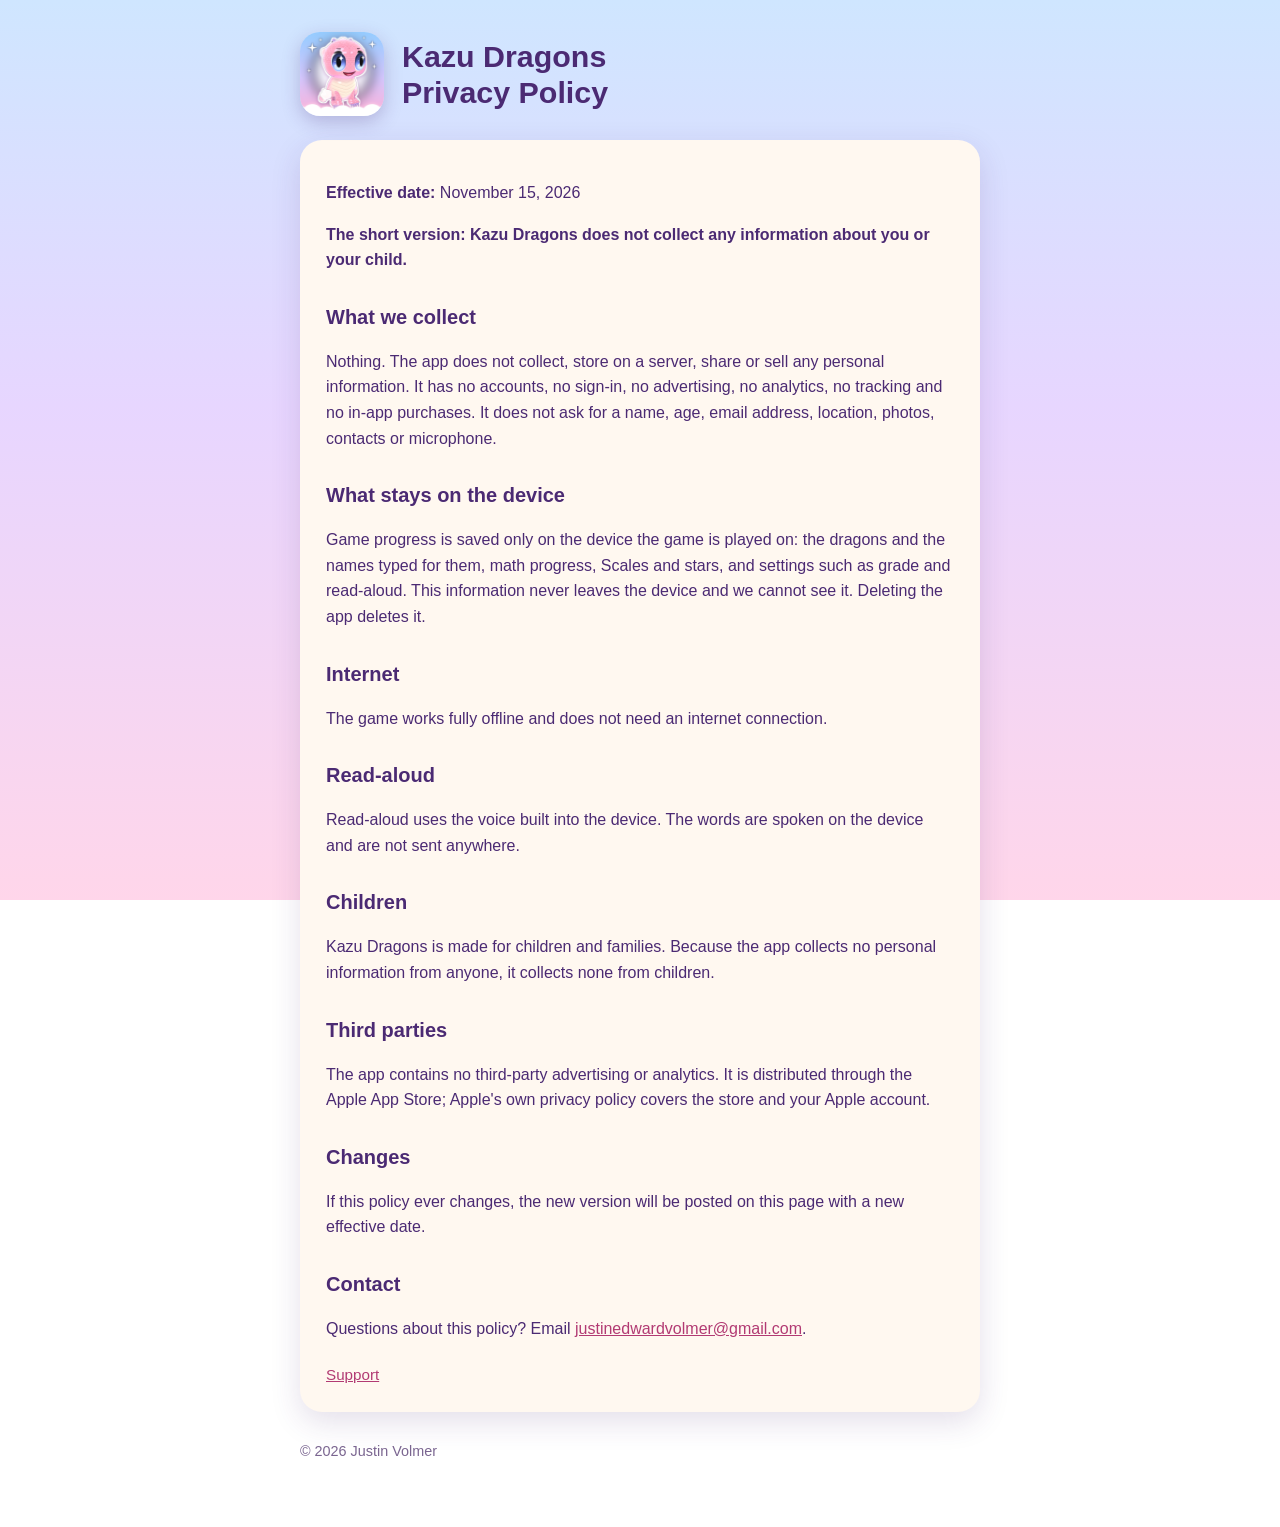
==== privacy.html @ 8292d9ed "Add the Kazu Dragons support page and privacy policy Co-Authored-By: Claude Fable 5.2 <noreply@anthr" ====
<!DOCTYPE html>
<html lang="en">
<head>
<meta charset="utf-8">
<meta name="viewport" content="width=device-width, initial-scale=1">
<title>Kazu Dragons: Privacy Policy</title>
<link rel="stylesheet" href="style.css">
</head>
<body>
<main>
<header><img src="icon.png" alt="Kazu Dragons app icon: a pink baby dragon"><h1>Kazu Dragons<br>Privacy Policy</h1></header>
<div class="card">
<p><strong>Effective date:</strong> November 15, 2026</p>
<p><strong>The short version: Kazu Dragons does not collect any information about you or your child.</strong></p>

<h2>What we collect</h2>
<p>Nothing. The app does not collect, store on a server, share or sell any personal information. It has no accounts, no sign-in, no advertising, no analytics, no tracking and no in-app purchases. It does not ask for a name, age, email address, location, photos, contacts or microphone.</p>

<h2>What stays on the device</h2>
<p>Game progress is saved only on the device the game is played on: the dragons and the names typed for them, math progress, Scales and stars, and settings such as grade and read-aloud. This information never leaves the device and we cannot see it. Deleting the app deletes it.</p>

<h2>Internet</h2>
<p>The game works fully offline and does not need an internet connection.</p>

<h2>Read-aloud</h2>
<p>Read-aloud uses the voice built into the device. The words are spoken on the device and are not sent anywhere.</p>

<h2>Children</h2>
<p>Kazu Dragons is made for children and families. Because the app collects no personal information from anyone, it collects none from children.</p>

<h2>Third parties</h2>
<p>The app contains no third-party advertising or analytics. It is distributed through the Apple App Store; Apple's own privacy policy covers the store and your Apple account.</p>

<h2>Changes</h2>
<p>If this policy ever changes, the new version will be posted on this page with a new effective date.</p>

<h2>Contact</h2>
<p>Questions about this policy? Email <a href="mailto:justinedwardvolmer@gmail.com">justinedwardvolmer@gmail.com</a>.</p>

<nav><a href="index.html">Support</a></nav>
</div>
<footer>&copy; 2026 Justin Volmer</footer>
</main>
</body>
</html>
---- style.css ----
:root { --ink:#4b2a73; --soft:#7a6590; --paper:#fff8f0; --accent:#e9749c; --line:#ecd9f2; }
* { box-sizing: border-box; }
body { margin:0; font-family: -apple-system, BlinkMacSystemFont, "Segoe UI", Roboto, Helvetica, Arial, sans-serif;
  color:var(--ink); background:linear-gradient(#cfe6ff, #e7d6ff 45%, #ffd6ea) fixed; line-height:1.6; }
main { max-width: 720px; margin: 0 auto; padding: 32px 20px 64px; }
header { display:flex; align-items:center; gap:18px; margin-bottom:24px; }
header img { width:84px; height:84px; border-radius:20px; box-shadow:0 6px 18px rgba(75,42,115,.25); }
h1 { font-size: 1.9rem; margin:0; line-height:1.2; }
h2 { font-size: 1.25rem; margin: 28px 0 8px; }
.card { background:var(--paper); border-radius:22px; padding:24px 26px; box-shadow:0 10px 30px rgba(75,42,115,.15); }
.promise { list-style:none; padding:0; margin:14px 0 0; display:grid; gap:8px; }
.promise li { background:#fff; border:2px solid var(--line); border-radius:14px; padding:10px 14px; font-weight:600; }
a { color:#b23a73; }
nav { margin-top:22px; font-size:.95rem; }
footer { margin-top:28px; color:var(--soft); font-size:.9rem; }
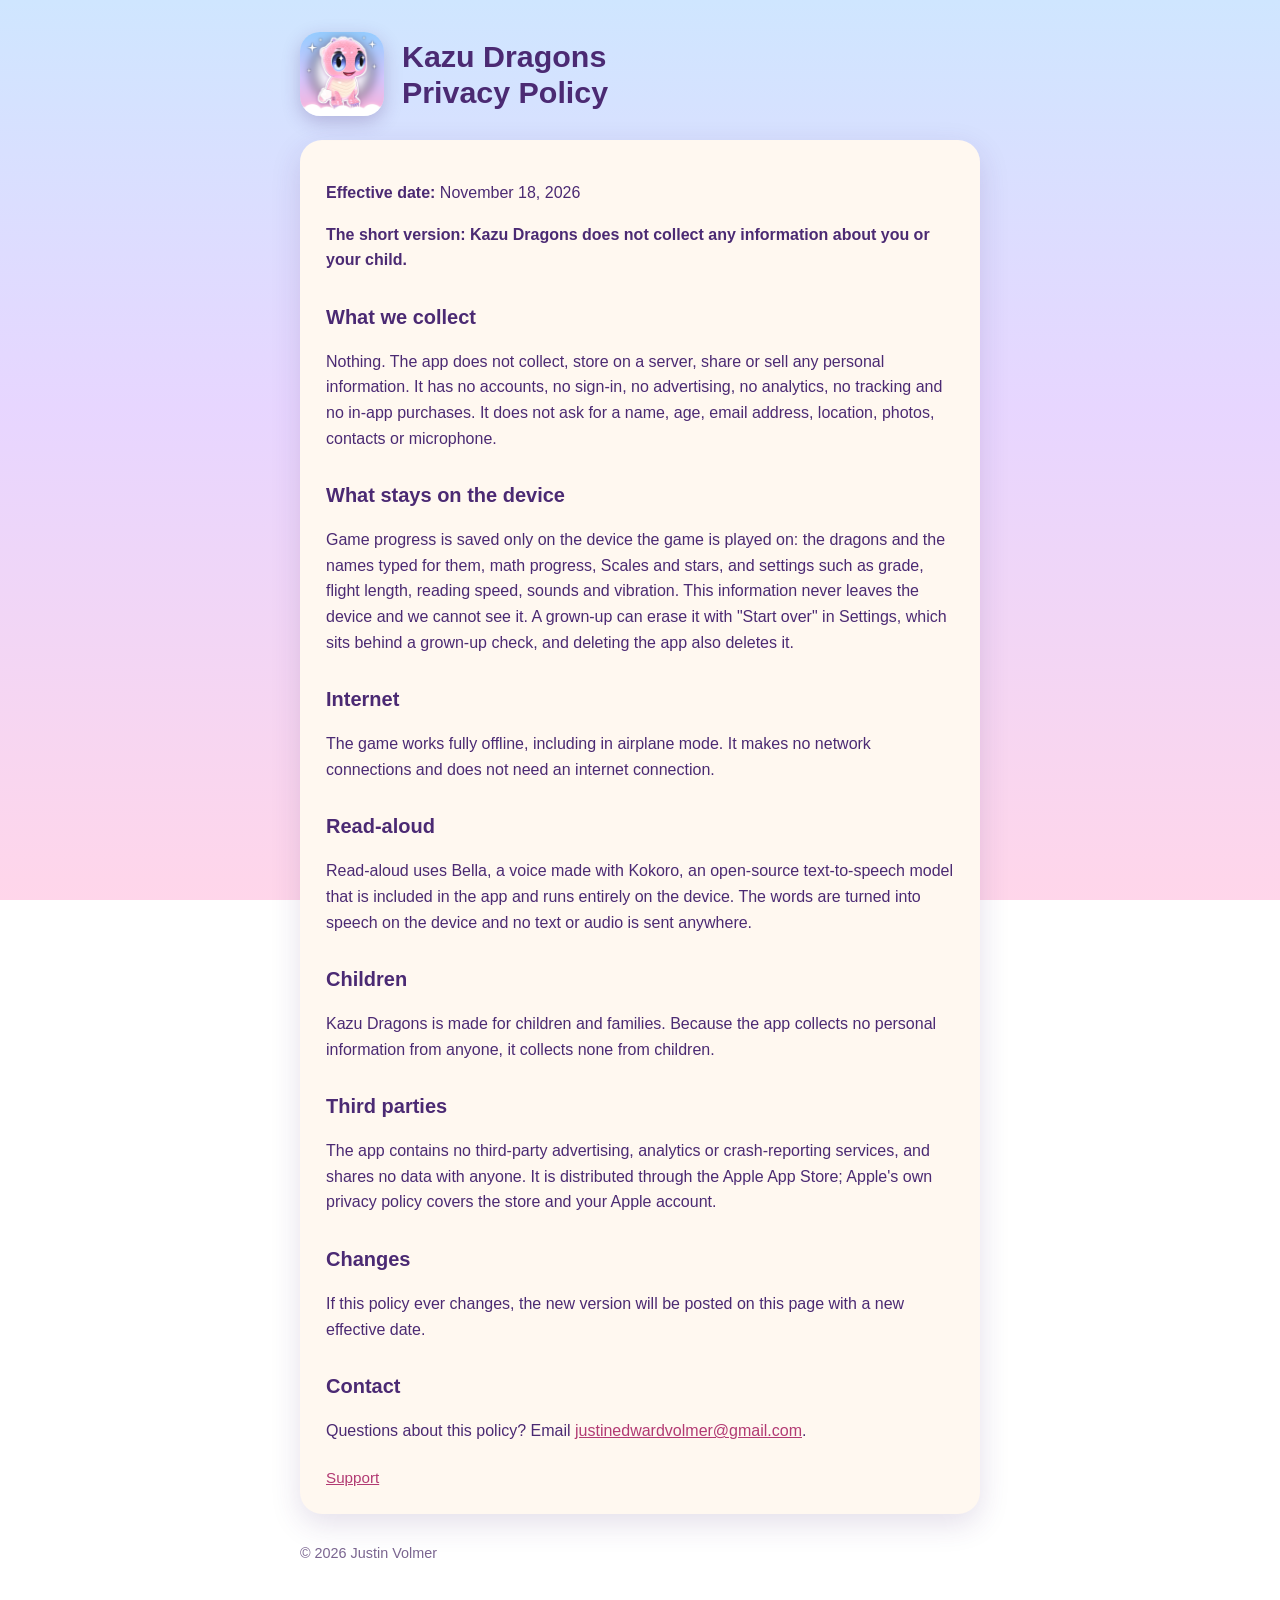
==== commit 323508ee: "Privacy policy: on-device Kokoro voice, no network, Start over Co-Authored-By: Claude Opus 5.5 <nore" ====
--- a/privacy.html
+++ b/privacy.html
@@ -10,26 +10,26 @@
 <main>
 <header><img src="icon.png" alt="Kazu Dragons app icon: a pink baby dragon"><h1>Kazu Dragons<br>Privacy Policy</h1></header>
 <div class="card">
-<p><strong>Effective date:</strong> November 15, 2026</p>
+<p><strong>Effective date:</strong> November 18, 2026</p>
 <p><strong>The short version: Kazu Dragons does not collect any information about you or your child.</strong></p>
 
 <h2>What we collect</h2>
 <p>Nothing. The app does not collect, store on a server, share or sell any personal information. It has no accounts, no sign-in, no advertising, no analytics, no tracking and no in-app purchases. It does not ask for a name, age, email address, location, photos, contacts or microphone.</p>
 
 <h2>What stays on the device</h2>
-<p>Game progress is saved only on the device the game is played on: the dragons and the names typed for them, math progress, Scales and stars, and settings such as grade and read-aloud. This information never leaves the device and we cannot see it. Deleting the app deletes it.</p>
+<p>Game progress is saved only on the device the game is played on: the dragons and the names typed for them, math progress, Scales and stars, and settings such as grade, flight length, reading speed, sounds and vibration. This information never leaves the device and we cannot see it. A grown-up can erase it with "Start over" in Settings, which sits behind a grown-up check, and deleting the app also deletes it.</p>
 
 <h2>Internet</h2>
-<p>The game works fully offline and does not need an internet connection.</p>
+<p>The game works fully offline, including in airplane mode. It makes no network connections and does not need an internet connection.</p>
 
 <h2>Read-aloud</h2>
-<p>Read-aloud uses the voice built into the device. The words are spoken on the device and are not sent anywhere.</p>
+<p>Read-aloud uses Bella, a voice made with Kokoro, an open-source text-to-speech model that is included in the app and runs entirely on the device. The words are turned into speech on the device and no text or audio is sent anywhere.</p>
 
 <h2>Children</h2>
 <p>Kazu Dragons is made for children and families. Because the app collects no personal information from anyone, it collects none from children.</p>
 
 <h2>Third parties</h2>
-<p>The app contains no third-party advertising or analytics. It is distributed through the Apple App Store; Apple's own privacy policy covers the store and your Apple account.</p>
+<p>The app contains no third-party advertising, analytics or crash-reporting services, and shares no data with anyone. It is distributed through the Apple App Store; Apple's own privacy policy covers the store and your Apple account.</p>
 
 <h2>Changes</h2>
 <p>If this policy ever changes, the new version will be posted on this page with a new effective date.</p>
